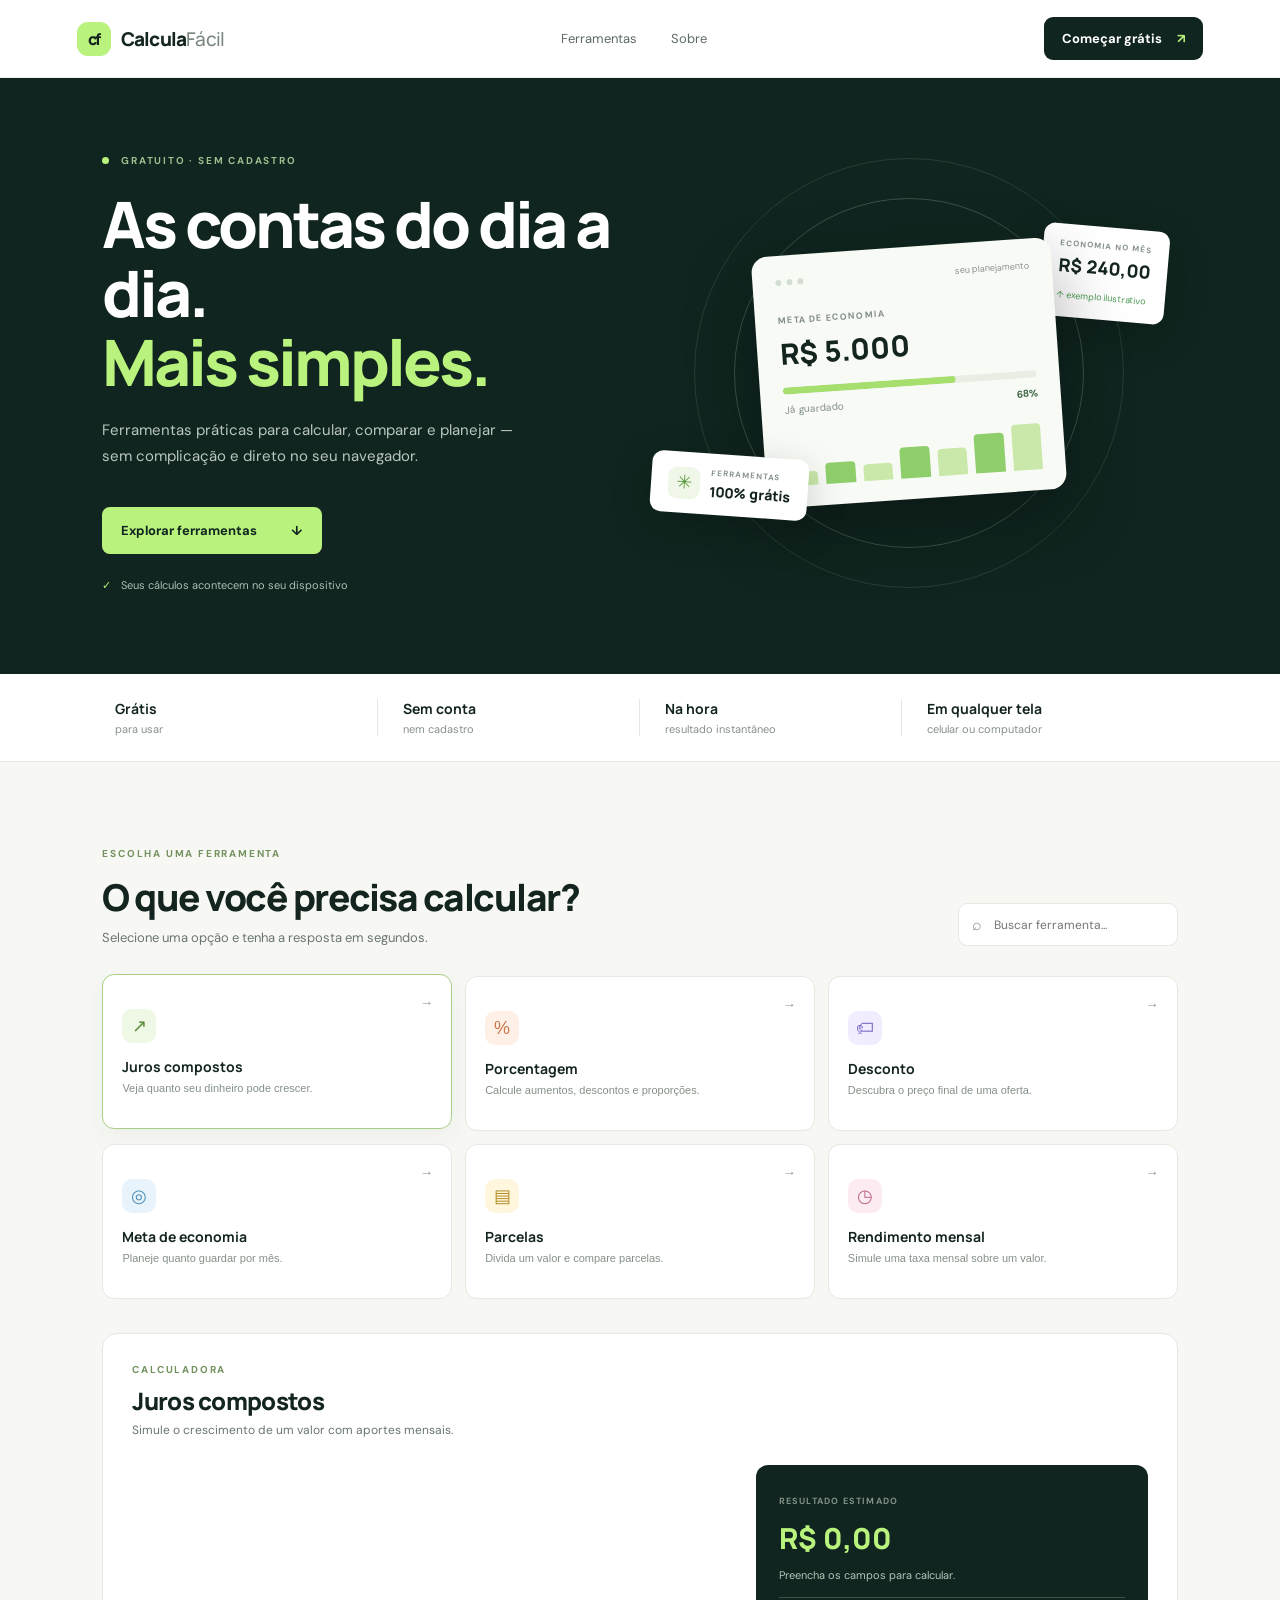
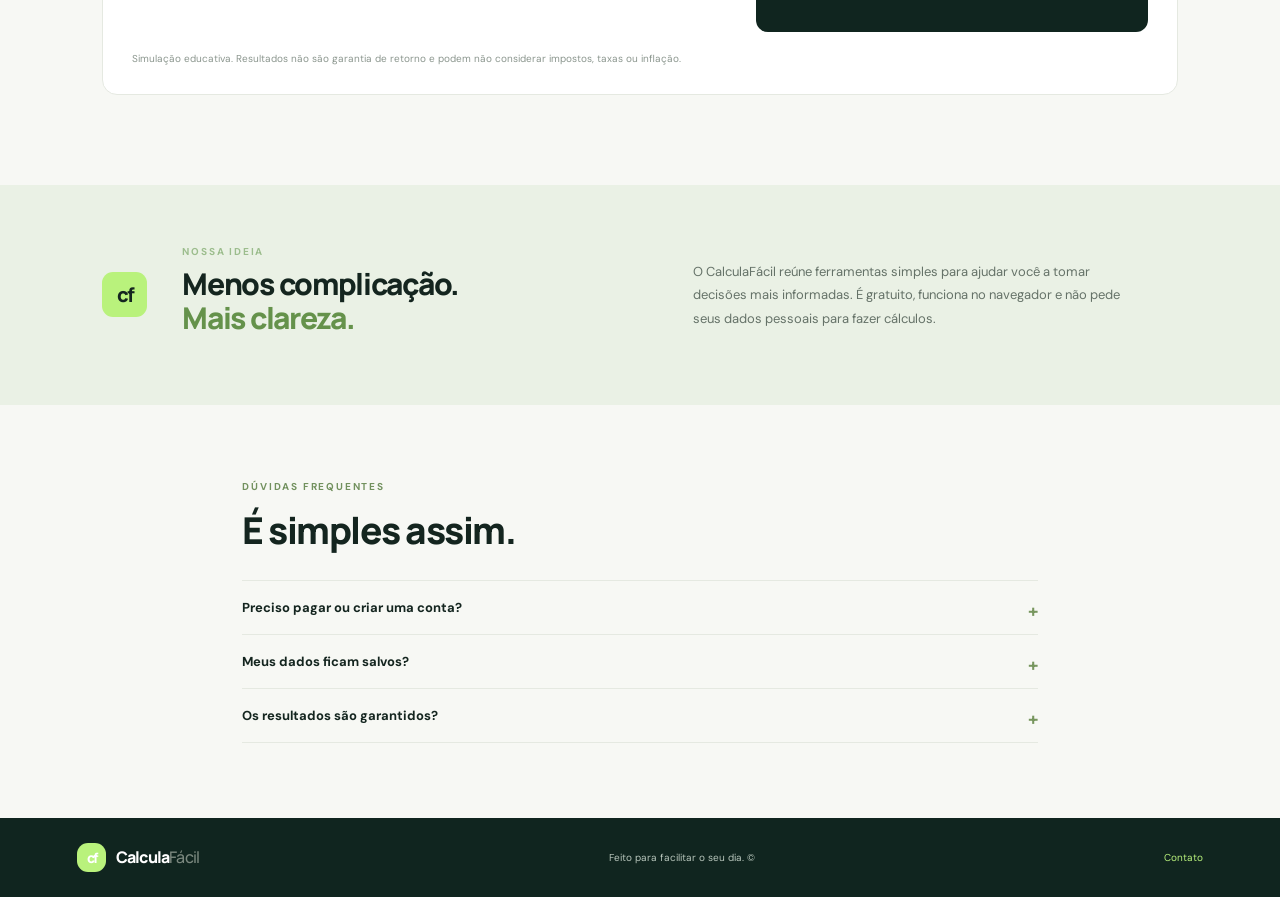
==== index.html @ c821649a "Add files via upload" ====
<!doctype html>
<html lang="pt-BR">
<head>
  <meta charset="utf-8">
  <meta name="viewport" content="width=device-width, initial-scale=1">
  <meta name="description" content="Calculadoras gratuitas para organizar seu dinheiro, comparar preços e resolver contas do dia a dia. Simples, rápidas e sem cadastro.">
  <meta name="theme-color" content="#10251f">
  <title>CalculaFácil — ferramentas gratuitas para o seu dia a dia</title>
  <link rel="stylesheet" href="style.css">
</head>
<body>
<header class="topbar">
  <a class="brand" href="#" aria-label="CalculaFácil início"><span class="brand-mark">cf</span><span>Calcula<span class="brand-light">Fácil</span></span></a>
  <nav><a href="#ferramentas">Ferramentas</a><a href="#sobre">Sobre</a></nav>
  <a class="header-cta" href="#ferramentas">Começar grátis <span>↗</span></a>
</header>

<main>
  <section class="hero">
    <div class="hero-copy">
      <div class="eyebrow"><span class="dot"></span> GRATUITO · SEM CADASTRO</div>
      <h1>As contas do dia a dia.<br><em>Mais simples.</em></h1>
      <p>Ferramentas práticas para calcular, comparar e planejar — sem complicação e direto no seu navegador.</p>
      <a class="primary-btn" href="#ferramentas">Explorar ferramentas <span>↓</span></a>
      <div class="trust-line"><span>✓</span> Seus cálculos acontecem no seu dispositivo</div>
    </div>
    <div class="hero-art" aria-label="Ilustração de painel de cálculos">
      <div class="orbit orbit-one"></div><div class="orbit orbit-two"></div>
      <div class="float-card card-a"><small>ECONOMIA NO MÊS</small><strong>R$ 240,00</strong><span class="positive">↑ exemplo ilustrativo</span></div>
      <div class="calc-window">
        <div class="window-top"><i></i><i></i><i></i><span>seu planejamento</span></div>
        <div class="window-label">META DE ECONOMIA</div>
        <div class="window-value">R$ 5.000</div>
        <div class="progress"><span></span></div>
        <div class="window-foot"><span>Já guardado</span><b>68%</b></div>
        <div class="mini-bars"><b style="height:28%"></b><b style="height:42%"></b><b style="height:35%"></b><b style="height:62%"></b><b style="height:54%"></b><b style="height:78%"></b><b style="height:92%"></b></div>
      </div>
      <div class="float-card card-b"><span class="spark">✳</span><div><small>FERRAMENTAS</small><strong>100% grátis</strong></div></div>
    </div>
  </section>

  <section class="stats" aria-label="Benefícios">
    <div><strong>Grátis</strong><span>para usar</span></div><div><strong>Sem conta</strong><span>nem cadastro</span></div><div><strong>Na hora</strong><span>resultado instantâneo</span></div><div><strong>Em qualquer tela</strong><span>celular ou computador</span></div>
  </section>

  <section class="tools-section" id="ferramentas">
    <div class="section-heading"><div><div class="eyebrow dark">ESCOLHA UMA FERRAMENTA</div><h2>O que você precisa calcular?</h2><p>Selecione uma opção e tenha a resposta em segundos.</p></div><div class="search-wrap"><span>⌕</span><input id="search" type="search" placeholder="Buscar ferramenta..." aria-label="Buscar ferramenta"></div></div>
    <div class="tool-grid" id="toolGrid">
      <button class="tool-card active" data-tool="juros"><span class="tool-icon green">↗</span><span class="tool-title">Juros compostos</span><span class="tool-desc">Veja quanto seu dinheiro pode crescer.</span><span class="tool-arrow">→</span></button>
      <button class="tool-card" data-tool="porcentagem"><span class="tool-icon peach">%</span><span class="tool-title">Porcentagem</span><span class="tool-desc">Calcule aumentos, descontos e proporções.</span><span class="tool-arrow">→</span></button>
      <button class="tool-card" data-tool="desconto"><span class="tool-icon lilac">🏷</span><span class="tool-title">Desconto</span><span class="tool-desc">Descubra o preço final de uma oferta.</span><span class="tool-arrow">→</span></button>
      <button class="tool-card" data-tool="meta"><span class="tool-icon blue">◎</span><span class="tool-title">Meta de economia</span><span class="tool-desc">Planeje quanto guardar por mês.</span><span class="tool-arrow">→</span></button>
      <button class="tool-card" data-tool="parcelas"><span class="tool-icon yellow">▤</span><span class="tool-title">Parcelas</span><span class="tool-desc">Divida um valor e compare parcelas.</span><span class="tool-arrow">→</span></button>
      <button class="tool-card" data-tool="rendimento"><span class="tool-icon pink">◷</span><span class="tool-title">Rendimento mensal</span><span class="tool-desc">Simule uma taxa mensal sobre um valor.</span><span class="tool-arrow">→</span></button>
    </div>

    <div class="calculator" id="calculator">
      <div class="calc-intro"><div class="eyebrow dark">CALCULADORA</div><h3 id="calcTitle">Juros compostos</h3><p id="calcDesc">Simule o crescimento de um valor com aportes mensais.</p></div>
      <div class="calc-body">
        <div class="fields" id="fields"></div>
        <div class="result-panel"><span class="result-label">RESULTADO ESTIMADO</span><strong id="result">R$ 0,00</strong><p id="resultNote">Preencha os campos para calcular.</p><div class="result-extra" id="extra"></div></div>
      </div>
      <p class="disclaimer" id="disclaimer">Simulação educativa. Resultados não são garantia de retorno e podem não considerar impostos, taxas ou inflação.</p>
    </div>
  </section>

  <section class="about" id="sobre">
    <div class="about-mark">cf</div><div><div class="eyebrow">NOSSA IDEIA</div><h2>Menos complicação.<br><em>Mais clareza.</em></h2></div>
    <p>O CalculaFácil reúne ferramentas simples para ajudar você a tomar decisões mais informadas. É gratuito, funciona no navegador e não pede seus dados pessoais para fazer cálculos.</p>
  </section>

  <section class="faq">
    <div class="eyebrow dark">DÚVIDAS FREQUENTES</div><h2>É simples assim.</h2>
    <details><summary>Preciso pagar ou criar uma conta?</summary><p>Não. As ferramentas desta versão são gratuitas e não exigem cadastro.</p></details>
    <details><summary>Meus dados ficam salvos?</summary><p>Não. Os cálculos são feitos localmente no seu navegador. Ao fechar ou atualizar a página, os campos podem ser apagados.</p></details>
    <details><summary>Os resultados são garantidos?</summary><p>Não. Os resultados são estimativas matemáticas para fins informativos. Confira as condições reais antes de tomar decisões financeiras.</p></details>
  </section>
</main>

<footer><a class="brand" href="#"><span class="brand-mark">cf</span><span>Calcula<span class="brand-light">Fácil</span></span></a><span>Feito para facilitar o seu dia. © <span id="year"></span></span><a href="mailto:contato@seudominio.com">Contato</a></footer>
<script src="script.js"></script>
</body></html>
---- style.css ----
@import url('https://fonts.googleapis.com/css2?family=DM+Sans:wght@400;500;600;700&family=Manrope:wght@400;500;600;700;800&display=swap');
:root{--ink:#14251f;--muted:#69766f;--green:#b9f27c;--deep:#10251f;--paper:#f7f8f4;--line:#e5e9e1}
*{box-sizing:border-box}html{scroll-behavior:smooth}body{margin:0;background:var(--paper);color:var(--ink);font-family:'DM Sans',sans-serif}a{color:inherit;text-decoration:none}.topbar{height:78px;display:flex;align-items:center;justify-content:space-between;padding:0 max(6vw,24px);background:#fff;border-bottom:1px solid #edf0ea}.brand{display:flex;align-items:center;gap:10px;font:800 19px Manrope,sans-serif;letter-spacing:-.8px}.brand-mark,.about-mark{display:grid;place-items:center;width:34px;height:34px;background:var(--green);border-radius:11px;font:800 16px Manrope;letter-spacing:-2px}.brand-light{font-weight:500;color:#7b887f}.topbar nav{display:flex;gap:34px;color:#5d6b63;font-size:13px}.header-cta{font-size:13px;font-weight:700;background:var(--deep);color:#fff;padding:13px 18px;border-radius:9px}.header-cta span{color:var(--green);margin-left:12px}.hero{background:var(--deep);color:white;padding:76px max(8vw,28px) 82px;display:grid;grid-template-columns:1fr 1fr;align-items:center;min-height:490px;overflow:hidden}.hero-copy{max-width:540px}.eyebrow{font-size:10px;letter-spacing:1.8px;font-weight:700;color:#9cbd8d}.eyebrow .dot{display:inline-block;width:7px;height:7px;background:var(--green);border-radius:50%;margin-right:8px}.hero h1{font:800 clamp(42px,5vw,66px)/1.08 Manrope,sans-serif;letter-spacing:-3px;margin:22px 0}.hero h1 em,.about h2 em{font-style:normal;color:var(--green)}.hero-copy>p{color:#bac7bf;line-height:1.7;font-size:15px;max-width:430px}.primary-btn{display:inline-flex;gap:34px;align-items:center;margin-top:23px;background:var(--green);color:var(--deep);padding:15px 19px;border-radius:8px;font-size:13px;font-weight:700}.trust-line{margin-top:24px;color:#aebdb4;font-size:11px}.trust-line span{color:var(--green);margin-right:7px}.hero-art{height:340px;position:relative;display:grid;place-items:center}.orbit{position:absolute;border:1px solid #3a5147;border-radius:50%;width:350px;height:350px}.orbit-two{width:430px;height:430px;border-color:#263e34}.calc-window{position:relative;width:300px;background:#f8faf6;border-radius:16px;padding:21px 23px;color:var(--ink);box-shadow:0 25px 70px #0005;transform:rotate(-4deg)}.window-top{display:flex;gap:5px;align-items:center;margin-bottom:26px}.window-top i{width:6px;height:6px;border-radius:50%;background:#d4ddd2}.window-top span{font-size:9px;color:#87938b;margin-left:auto}.window-label,.result-label{font-size:9px;letter-spacing:1.2px;color:#829087;font-weight:700}.window-value{font:800 29px Manrope;margin:7px 0 14px}.progress{height:7px;background:#e8eee4;border-radius:8px;overflow:hidden}.progress span{display:block;width:68%;height:100%;background:#a6df6e;border-radius:8px}.window-foot{display:flex;justify-content:space-between;font-size:10px;color:#829087;margin-top:9px}.window-foot b{color:#3c6544}.mini-bars{height:50px;display:flex;align-items:end;gap:8px;margin-top:20px}.mini-bars b{flex:1;background:#c9e8a9;border-radius:4px 4px 0 0}.mini-bars b:nth-child(2n){background:#8fcf6b}.float-card{position:absolute;background:#fff;color:var(--ink);border-radius:11px;padding:14px 17px;box-shadow:0 12px 40px #0003}.float-card small{display:block;font-size:8px;letter-spacing:1px;color:#87938b;font-weight:700}.float-card strong{display:block;font:800 18px Manrope;margin:5px 0}.card-a{top:24px;right:2%;transform:rotate(5deg)}.positive{font-size:9px;color:#4b9953}.card-b{bottom:27px;left:2%;display:flex;gap:10px;align-items:center;transform:rotate(4deg)}.card-b strong{font-size:14px;margin:4px 0 0}.spark{display:grid;place-items:center;background:#f0f7e8;color:#5d9c43;width:32px;height:32px;border-radius:9px;font-size:19px}.stats{display:grid;grid-template-columns:repeat(4,1fr);background:#fff;padding:25px 9%;border-bottom:1px solid var(--line)}.stats div{display:flex;flex-direction:column;gap:4px;border-right:1px solid var(--line);padding-left:25px}.stats div:first-child{padding-left:0}.stats div:last-child{border:0}.stats strong{font:700 14px Manrope}.stats span{font-size:11px;color:#879189}.tools-section{padding:85px max(8vw,25px) 90px}.section-heading{display:flex;align-items:end;justify-content:space-between;margin-bottom:30px}.dark{color:#72915e}.section-heading h2,.faq h2{font:800 clamp(27px,3vw,37px) Manrope;letter-spacing:-1.5px;margin:12px 0 7px}.section-heading p{color:var(--muted);font-size:13px;margin:0}.search-wrap{display:flex;align-items:center;gap:10px;background:#fff;border:1px solid var(--line);border-radius:9px;padding:0 13px;width:220px;height:43px;color:#849087}.search-wrap input{border:0;outline:0;width:100%;font:12px 'DM Sans';background:transparent}.tool-grid{display:grid;grid-template-columns:repeat(3,1fr);gap:13px}.tool-card{text-align:left;position:relative;border:1px solid var(--line);background:#fff;border-radius:12px;padding:19px;min-height:155px;cursor:pointer;transition:.2s;color:var(--ink)}.tool-card:hover,.tool-card.active{border-color:#a8cf86;box-shadow:0 8px 25px #253c1a0d;transform:translateY(-2px)}.tool-icon{display:grid;place-items:center;width:34px;height:34px;border-radius:10px;font-size:18px;margin-bottom:14px}.green{background:#eef8e5;color:#5b8c3c}.peach{background:#fff0e7;color:#c8794b}.lilac{background:#f1edff;color:#806ac4}.blue{background:#e8f3fc;color:#4f8db8}.yellow{background:#fff7dd;color:#b38c28}.pink{background:#fcecf2;color:#bc6486}.tool-title{display:block;font:700 14px Manrope}.tool-desc{display:block;font-size:11px;color:#849087;margin-top:6px}.tool-arrow{position:absolute;right:18px;top:20px;color:#8b9a8e}.calculator{margin-top:34px;background:#fff;border:1px solid var(--line);border-radius:15px;padding:29px}.calc-intro h3{font:800 24px Manrope;letter-spacing:-.7px;margin:8px 0 5px}.calc-intro p{font-size:12px;color:var(--muted);margin:0}.calc-body{display:grid;grid-template-columns:1.2fr .8fr;gap:35px;margin-top:27px}.fields{display:grid;grid-template-columns:1fr 1fr;gap:17px}.field label{display:block;font-size:11px;font-weight:700;color:#5c6a60;margin-bottom:7px}.field input{width:100%;height:43px;border:1px solid #dfe6dc;border-radius:8px;padding:0 12px;font:14px 'DM Sans';outline:none}.field input:focus{border-color:#86b76b;box-shadow:0 0 0 3px #a8d68b30}.result-panel{background:var(--deep);border-radius:12px;padding:23px;color:#fff;min-height:150px}.result-panel strong{display:block;font:800 29px Manrope;color:var(--green);margin:9px 0}.result-panel p{font-size:11px;color:#b6c5bb;line-height:1.5;margin:0}.result-extra{font-size:11px;color:#d5e0d7;margin-top:13px;border-top:1px solid #3b5146;padding-top:11px;line-height:1.7}.disclaimer{font-size:10px;color:#8b968e;margin:20px 0 0}.about{background:#eaf1e5;padding:60px max(8vw,25px);display:grid;grid-template-columns:55px 1fr 1fr;align-items:center;gap:25px}.about-mark{width:45px;height:45px;font-size:20px}.about h2{font:800 30px/1.15 Manrope;letter-spacing:-1.3px;margin:9px 0}.about h2 em{color:#65924b}.about>p{font-size:13px;line-height:1.8;color:#657268;max-width:430px}.faq{padding:75px max(8vw,25px);max-width:1000px;margin:auto}.faq h2{margin-bottom:25px}.faq details{border-top:1px solid var(--line);padding:18px 0}.faq details:last-child{border-bottom:1px solid var(--line)}.faq summary{font-size:13px;font-weight:700;cursor:pointer;list-style:none}.faq summary:after{content:'+';float:right;font-size:18px;color:#77965e}.faq details[open] summary:after{content:'−'}.faq details p{font-size:12px;line-height:1.7;color:var(--muted);max-width:700px}footer{background:var(--deep);color:#b8c6bc;padding:25px max(6vw,24px);display:flex;align-items:center;justify-content:space-between;font-size:10px}footer .brand{color:#fff;font-size:16px}footer .brand-mark{width:29px;height:29px;font-size:14px}footer a:last-child{color:var(--green)}
@media(max-width:760px){.topbar{height:66px}.topbar nav{display:none}.header-cta{padding:11px 12px;font-size:11px}.hero{grid-template-columns:1fr;padding-top:60px;padding-bottom:40px}.hero-art{height:300px;margin-top:20px}.orbit{width:290px;height:290px}.orbit-two{width:350px;height:350px}.calc-window{width:270px}.card-a{right:0}.card-b{left:0}.stats{grid-template-columns:1fr 1fr;gap:20px;padding:24px}.stats div{padding-left:12px}.stats div:nth-child(2){border:0}.stats div:nth-child(3){padding-left:0}.tools-section{padding-top:60px}.section-heading{align-items:start;gap:20px;flex-direction:column}.search-wrap{width:100%}.tool-grid{grid-template-columns:1fr 1fr}.tool-card{min-height:150px;padding:14px}.calc-body{grid-template-columns:1fr;gap:20px}.calculator{padding:20px}.fields{gap:12px}.about{grid-template-columns:45px 1fr;gap:17px}.about>p{grid-column:1/-1;margin:0}.faq{padding-top:55px;padding-bottom:55px}footer{gap:15px;flex-wrap:wrap}footer>span{order:3;width:100%}}
@media(max-width:390px){.tool-grid{grid-template-columns:1fr}.tool-card{min-height:130px}.fields{grid-template-columns:1fr}.hero h1{letter-spacing:-2px}}
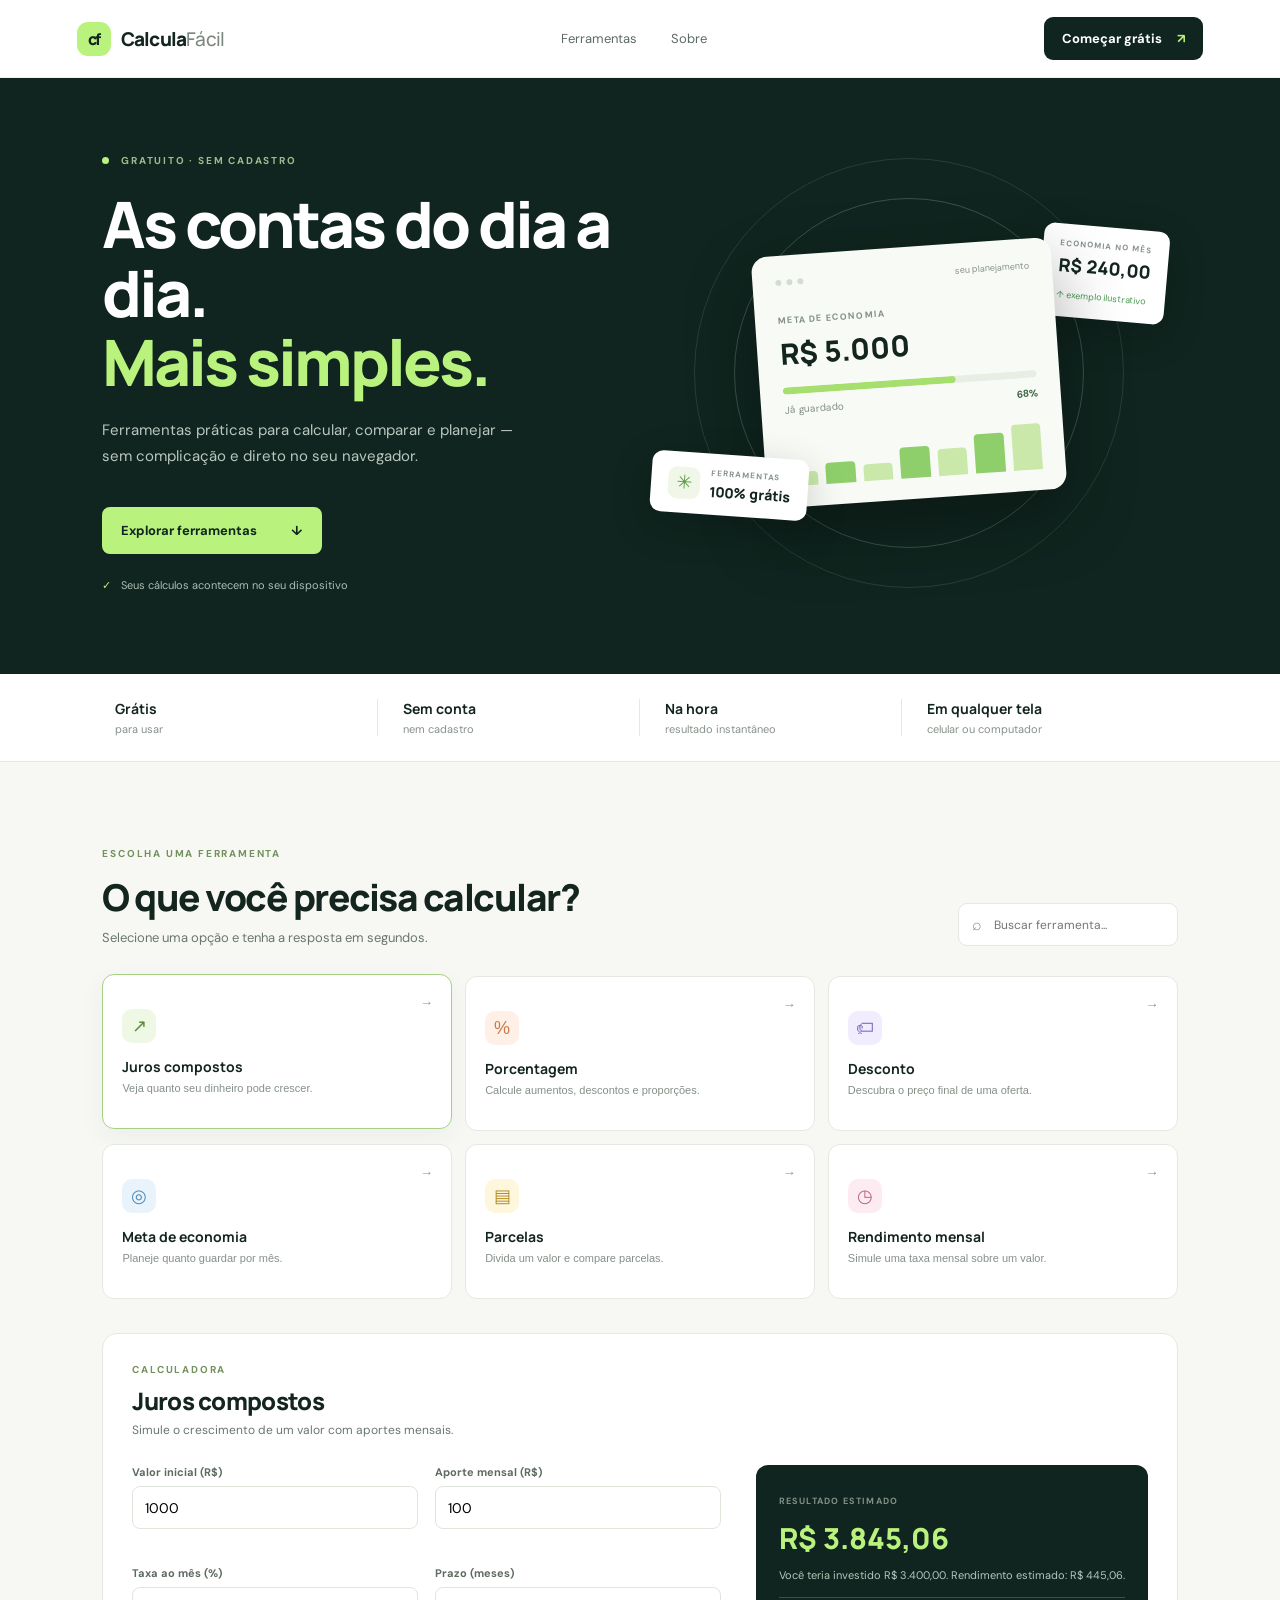
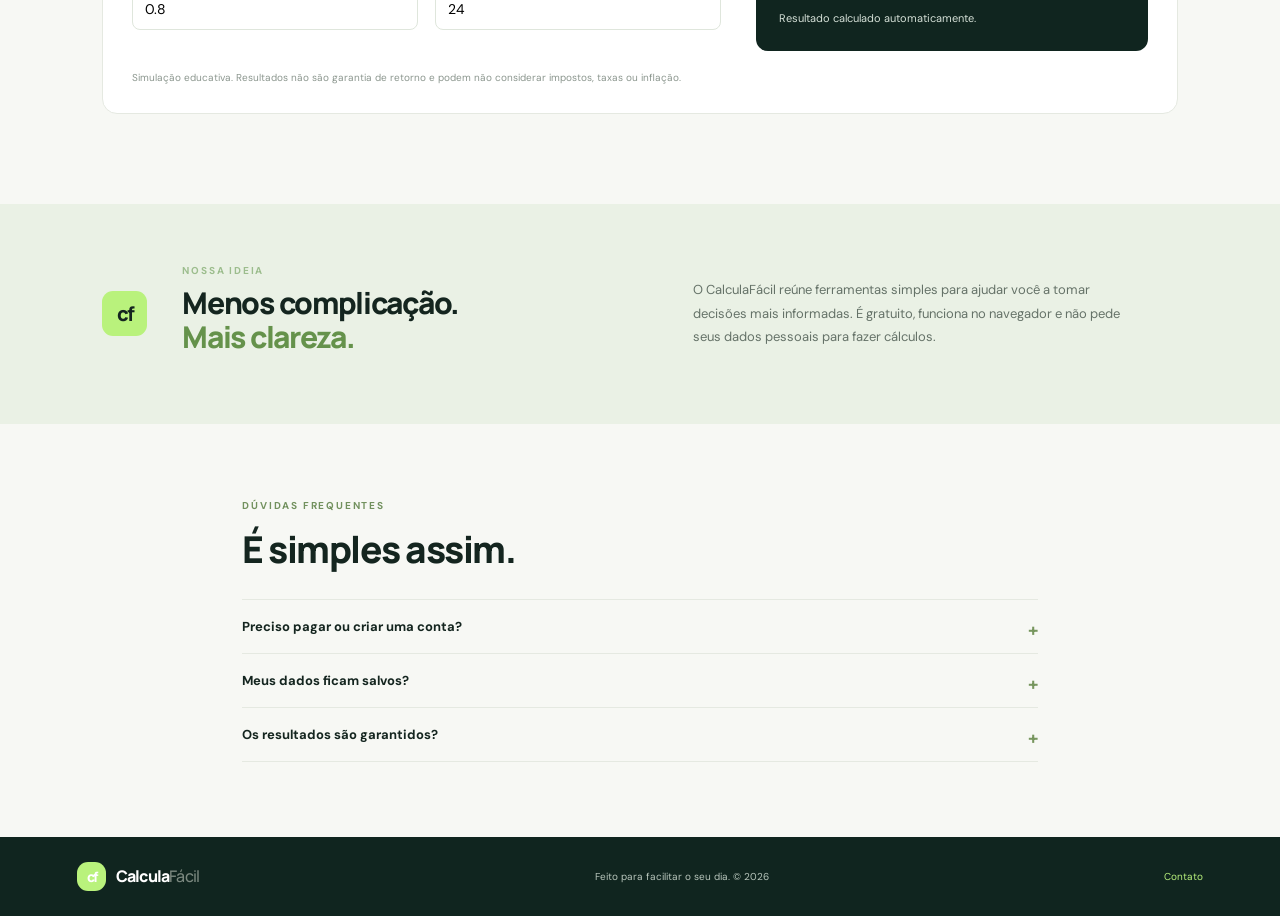
==== commit fbb8ef8a: "Add Google site verification meta tag Added Google site verification meta tag for SEO." ====
--- a/index.html
+++ b/index.html
@@ -1,6 +1,7 @@
 <!doctype html>
 <html lang="pt-BR">
 <head>
+ <meta name="google-site-verification" content="8V2epVdqDcootqCVktabjpVio6Tk-6QARSicbjutKfI" />
   <meta charset="utf-8">
   <meta name="viewport" content="width=device-width, initial-scale=1">
   <meta name="description" content="Calculadoras gratuitas para organizar seu dinheiro, comparar preços e resolver contas do dia a dia. Simples, rápidas e sem cadastro.">
@@ -79,4 +80,4 @@
 
 <footer><a class="brand" href="#"><span class="brand-mark">cf</span><span>Calcula<span class="brand-light">Fácil</span></span></a><span>Feito para facilitar o seu dia. © <span id="year"></span></span><a href="mailto:contato@seudominio.com">Contato</a></footer>
 <script src="script.js"></script>
-</body></html>+</body></html>
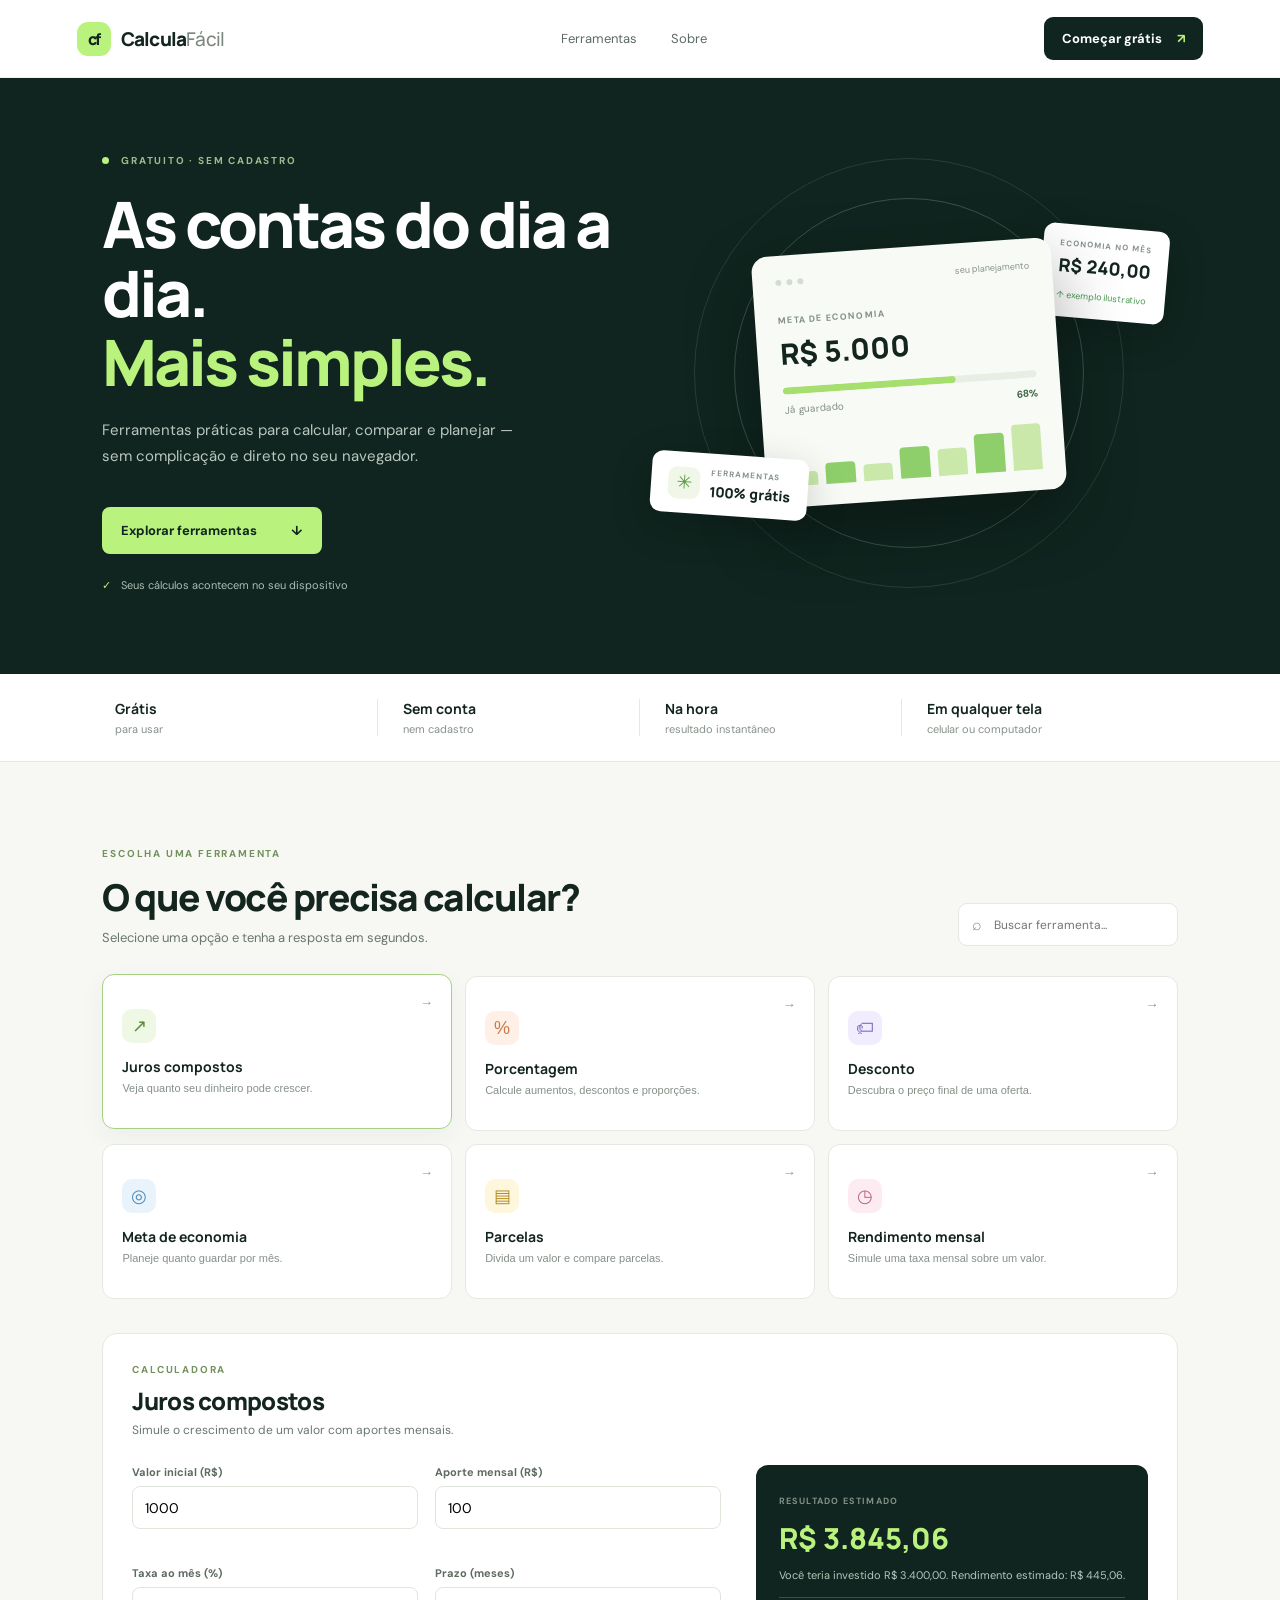
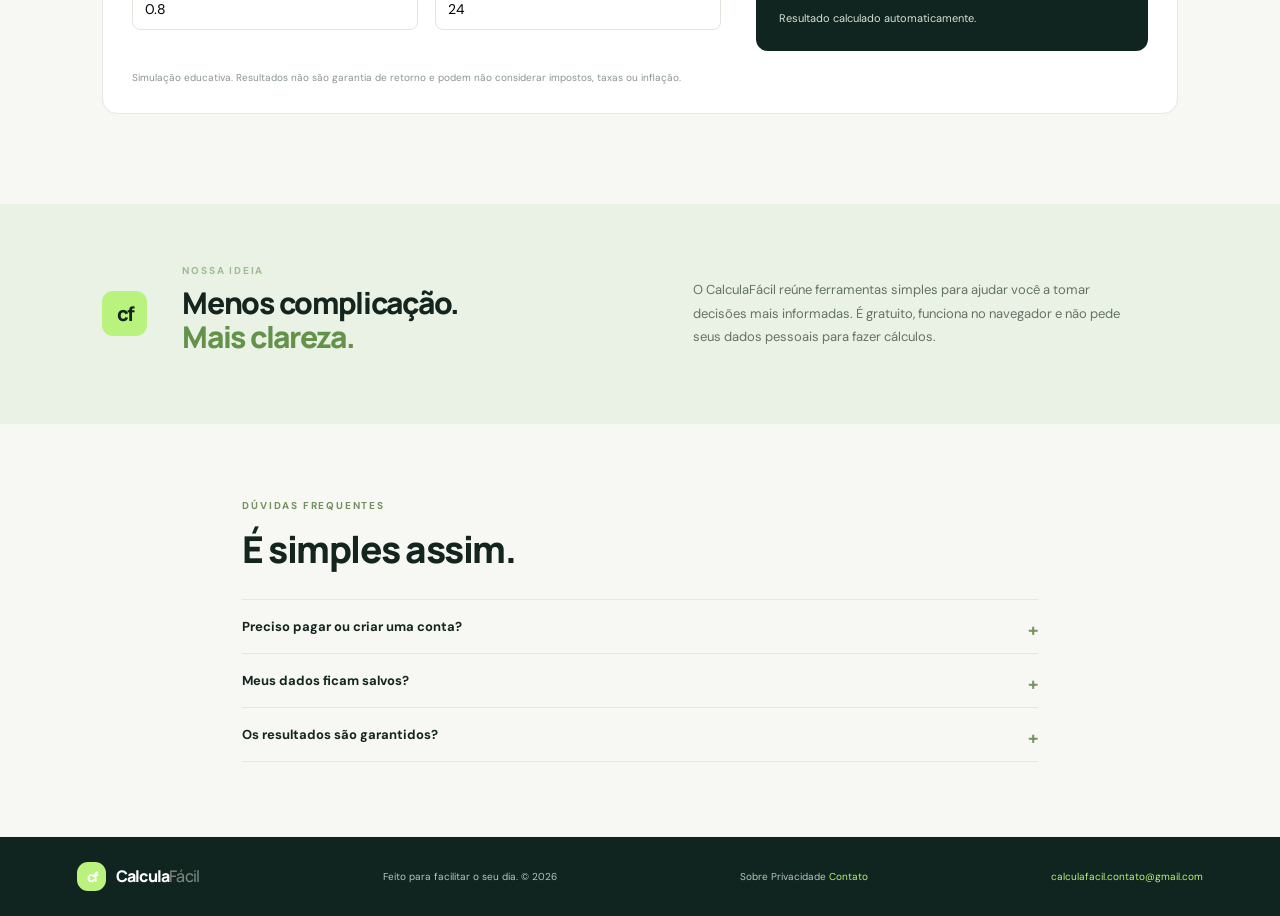
==== commit 5d17aea9: "Update meta tags and footer in index.html" ====
--- a/index.html
+++ b/index.html
@@ -1,18 +1,34 @@
 <!doctype html>
 <html lang="pt-BR">
 <head>
- <meta name="google-site-verification" content="8V2epVdqDcootqCVktabjpVio6Tk-6QARSicbjutKfI" />
+  <meta name="google-site-verification" content="8V2epVdqDcootqCVktabjpVio6Tk-6QARSicbjutKfI" />
   <meta charset="utf-8">
   <meta name="viewport" content="width=device-width, initial-scale=1">
-  <meta name="description" content="Calculadoras gratuitas para organizar seu dinheiro, comparar preços e resolver contas do dia a dia. Simples, rápidas e sem cadastro.">
+
+  <meta name="description" content="Use calculadoras online grátis de juros compostos, porcentagem, descontos, meta de economia, parcelas e rendimento mensal. Simples e sem cadastro.">
+
   <meta name="theme-color" content="#10251f">
-  <title>CalculaFácil — ferramentas gratuitas para o seu dia a dia</title>
+  <meta name="robots" content="index, follow">
+
+  <link rel="canonical" href="https://calculafacilbr.github.io/">
+
+  <meta property="og:type" content="website">
+  <meta property="og:title" content="CalculaFácil — Calculadoras Online Grátis">
+  <meta property="og:description" content="Calcule juros compostos, porcentagens, descontos, parcelas e muito mais gratuitamente e sem cadastro.">
+  <meta property="og:url" content="https://calculafacilbr.github.io/">
+
+  <title>Calculadoras Online Grátis: Juros, Descontos e Mais | CalculaFácil</title>
+
   <link rel="stylesheet" href="style.css">
 </head>
+
 <body>
 <header class="topbar">
   <a class="brand" href="#" aria-label="CalculaFácil início"><span class="brand-mark">cf</span><span>Calcula<span class="brand-light">Fácil</span></span></a>
-  <nav><a href="#ferramentas">Ferramentas</a><a href="#sobre">Sobre</a></nav>
+  <nav>
+    <a href="#ferramentas">Ferramentas</a>
+    <a href="#sobre">Sobre</a>
+  </nav>
   <a class="header-cta" href="#ferramentas">Começar grátis <span>↗</span></a>
 </header>
 
@@ -25,59 +41,170 @@
       <a class="primary-btn" href="#ferramentas">Explorar ferramentas <span>↓</span></a>
       <div class="trust-line"><span>✓</span> Seus cálculos acontecem no seu dispositivo</div>
     </div>
+
     <div class="hero-art" aria-label="Ilustração de painel de cálculos">
-      <div class="orbit orbit-one"></div><div class="orbit orbit-two"></div>
-      <div class="float-card card-a"><small>ECONOMIA NO MÊS</small><strong>R$ 240,00</strong><span class="positive">↑ exemplo ilustrativo</span></div>
+      <div class="orbit orbit-one"></div>
+      <div class="orbit orbit-two"></div>
+      <div class="float-card card-a">
+        <small>ECONOMIA NO MÊS</small>
+        <strong>R$ 240,00</strong>
+        <span class="positive">↑ exemplo ilustrativo</span>
+      </div>
       <div class="calc-window">
         <div class="window-top"><i></i><i></i><i></i><span>seu planejamento</span></div>
         <div class="window-label">META DE ECONOMIA</div>
         <div class="window-value">R$ 5.000</div>
         <div class="progress"><span></span></div>
         <div class="window-foot"><span>Já guardado</span><b>68%</b></div>
-        <div class="mini-bars"><b style="height:28%"></b><b style="height:42%"></b><b style="height:35%"></b><b style="height:62%"></b><b style="height:54%"></b><b style="height:78%"></b><b style="height:92%"></b></div>
-      </div>
-      <div class="float-card card-b"><span class="spark">✳</span><div><small>FERRAMENTAS</small><strong>100% grátis</strong></div></div>
+        <div class="mini-bars">
+          <b style="height:28%"></b>
+          <b style="height:42%"></b>
+          <b style="height:35%"></b>
+          <b style="height:62%"></b>
+          <b style="height:54%"></b>
+          <b style="height:78%"></b>
+          <b style="height:92%"></b>
+        </div>
+      </div>
+      <div class="float-card card-b">
+        <span class="spark">✳</span>
+        <div><small>FERRAMENTAS</small><strong>100% grátis</strong></div>
+      </div>
     </div>
   </section>
 
   <section class="stats" aria-label="Benefícios">
-    <div><strong>Grátis</strong><span>para usar</span></div><div><strong>Sem conta</strong><span>nem cadastro</span></div><div><strong>Na hora</strong><span>resultado instantâneo</span></div><div><strong>Em qualquer tela</strong><span>celular ou computador</span></div>
+    <div><strong>Grátis</strong><span>para usar</span></div>
+    <div><strong>Sem conta</strong><span>nem cadastro</span></div>
+    <div><strong>Na hora</strong><span>resultado instantâneo</span></div>
+    <div><strong>Em qualquer tela</strong><span>celular ou computador</span></div>
   </section>
 
   <section class="tools-section" id="ferramentas">
-    <div class="section-heading"><div><div class="eyebrow dark">ESCOLHA UMA FERRAMENTA</div><h2>O que você precisa calcular?</h2><p>Selecione uma opção e tenha a resposta em segundos.</p></div><div class="search-wrap"><span>⌕</span><input id="search" type="search" placeholder="Buscar ferramenta..." aria-label="Buscar ferramenta"></div></div>
+    <div class="section-heading">
+      <div>
+        <div class="eyebrow dark">ESCOLHA UMA FERRAMENTA</div>
+        <h2>O que você precisa calcular?</h2>
+        <p>Selecione uma opção e tenha a resposta em segundos.</p>
+      </div>
+      <div class="search-wrap">
+        <span>⌕</span>
+        <input id="search" type="search" placeholder="Buscar ferramenta..." aria-label="Buscar ferramenta">
+      </div>
+    </div>
+
     <div class="tool-grid" id="toolGrid">
-      <button class="tool-card active" data-tool="juros"><span class="tool-icon green">↗</span><span class="tool-title">Juros compostos</span><span class="tool-desc">Veja quanto seu dinheiro pode crescer.</span><span class="tool-arrow">→</span></button>
-      <button class="tool-card" data-tool="porcentagem"><span class="tool-icon peach">%</span><span class="tool-title">Porcentagem</span><span class="tool-desc">Calcule aumentos, descontos e proporções.</span><span class="tool-arrow">→</span></button>
-      <button class="tool-card" data-tool="desconto"><span class="tool-icon lilac">🏷</span><span class="tool-title">Desconto</span><span class="tool-desc">Descubra o preço final de uma oferta.</span><span class="tool-arrow">→</span></button>
-      <button class="tool-card" data-tool="meta"><span class="tool-icon blue">◎</span><span class="tool-title">Meta de economia</span><span class="tool-desc">Planeje quanto guardar por mês.</span><span class="tool-arrow">→</span></button>
-      <button class="tool-card" data-tool="parcelas"><span class="tool-icon yellow">▤</span><span class="tool-title">Parcelas</span><span class="tool-desc">Divida um valor e compare parcelas.</span><span class="tool-arrow">→</span></button>
-      <button class="tool-card" data-tool="rendimento"><span class="tool-icon pink">◷</span><span class="tool-title">Rendimento mensal</span><span class="tool-desc">Simule uma taxa mensal sobre um valor.</span><span class="tool-arrow">→</span></button>
+      <button class="tool-card active" data-tool="juros">
+        <span class="tool-icon green">↗</span>
+        <span class="tool-title">Juros compostos</span>
+        <span class="tool-desc">Veja quanto seu dinheiro pode crescer.</span>
+        <span class="tool-arrow">→</span>
+      </button>
+
+      <button class="tool-card" data-tool="porcentagem">
+        <span class="tool-icon peach">%</span>
+        <span class="tool-title">Porcentagem</span>
+        <span class="tool-desc">Calcule aumentos, descontos e proporções.</span>
+        <span class="tool-arrow">→</span>
+      </button>
+
+      <button class="tool-card" data-tool="desconto">
+        <span class="tool-icon lilac">🏷</span>
+        <span class="tool-title">Desconto</span>
+        <span class="tool-desc">Descubra o preço final de uma oferta.</span>
+        <span class="tool-arrow">→</span>
+      </button>
+
+      <button class="tool-card" data-tool="meta">
+        <span class="tool-icon blue">◎</span>
+        <span class="tool-title">Meta de economia</span>
+        <span class="tool-desc">Planeje quanto guardar por mês.</span>
+        <span class="tool-arrow">→</span>
+      </button>
+
+      <button class="tool-card" data-tool="parcelas">
+        <span class="tool-icon yellow">▤</span>
+        <span class="tool-title">Parcelas</span>
+        <span class="tool-desc">Divida um valor e compare parcelas.</span>
+        <span class="tool-arrow">→</span>
+      </button>
+
+      <button class="tool-card" data-tool="rendimento">
+        <span class="tool-icon pink">◷</span>
+        <span class="tool-title">Rendimento mensal</span>
+        <span class="tool-desc">Simule uma taxa mensal sobre um valor.</span>
+        <span class="tool-arrow">→</span>
+      </button>
     </div>
 
     <div class="calculator" id="calculator">
-      <div class="calc-intro"><div class="eyebrow dark">CALCULADORA</div><h3 id="calcTitle">Juros compostos</h3><p id="calcDesc">Simule o crescimento de um valor com aportes mensais.</p></div>
+      <div class="calc-intro">
+        <div class="eyebrow dark">CALCULADORA</div>
+        <h3 id="calcTitle">Juros compostos</h3>
+        <p id="calcDesc">Simule o crescimento de um valor com aportes mensais.</p>
+      </div>
+
       <div class="calc-body">
         <div class="fields" id="fields"></div>
-        <div class="result-panel"><span class="result-label">RESULTADO ESTIMADO</span><strong id="result">R$ 0,00</strong><p id="resultNote">Preencha os campos para calcular.</p><div class="result-extra" id="extra"></div></div>
-      </div>
+        <div class="result-panel">
+          <span class="result-label">RESULTADO ESTIMADO</span>
+          <strong id="result">R$ 0,00</strong>
+          <p id="resultNote">Preencha os campos para calcular.</p>
+          <div class="result-extra" id="extra"></div>
+        </div>
+      </div>
+
       <p class="disclaimer" id="disclaimer">Simulação educativa. Resultados não são garantia de retorno e podem não considerar impostos, taxas ou inflação.</p>
     </div>
   </section>
 
   <section class="about" id="sobre">
-    <div class="about-mark">cf</div><div><div class="eyebrow">NOSSA IDEIA</div><h2>Menos complicação.<br><em>Mais clareza.</em></h2></div>
+    <div class="about-mark">cf</div>
+    <div>
+      <div class="eyebrow">NOSSA IDEIA</div>
+      <h2>Menos complicação.<br><em>Mais clareza.</em></h2>
+    </div>
     <p>O CalculaFácil reúne ferramentas simples para ajudar você a tomar decisões mais informadas. É gratuito, funciona no navegador e não pede seus dados pessoais para fazer cálculos.</p>
   </section>
 
   <section class="faq">
-    <div class="eyebrow dark">DÚVIDAS FREQUENTES</div><h2>É simples assim.</h2>
-    <details><summary>Preciso pagar ou criar uma conta?</summary><p>Não. As ferramentas desta versão são gratuitas e não exigem cadastro.</p></details>
-    <details><summary>Meus dados ficam salvos?</summary><p>Não. Os cálculos são feitos localmente no seu navegador. Ao fechar ou atualizar a página, os campos podem ser apagados.</p></details>
-    <details><summary>Os resultados são garantidos?</summary><p>Não. Os resultados são estimativas matemáticas para fins informativos. Confira as condições reais antes de tomar decisões financeiras.</p></details>
+    <div class="eyebrow dark">DÚVIDAS FREQUENTES</div>
+    <h2>É simples assim.</h2>
+
+    <details>
+      <summary>Preciso pagar ou criar uma conta?</summary>
+      <p>Não. As ferramentas desta versão são gratuitas e não exigem cadastro.</p>
+    </details>
+
+    <details>
+      <summary>Meus dados ficam salvos?</summary>
+      <p>Não. Os cálculos são feitos localmente no seu navegador. Ao fechar ou atualizar a página, os campos podem ser apagados.</p>
+    </details>
+
+    <details>
+      <summary>Os resultados são garantidos?</summary>
+      <p>Não. Os resultados são estimativas matemáticas para fins informativos. Confira as condições reais antes de tomar decisões financeiras.</p>
+    </details>
   </section>
 </main>
 
-<footer><a class="brand" href="#"><span class="brand-mark">cf</span><span>Calcula<span class="brand-light">Fácil</span></span></a><span>Feito para facilitar o seu dia. © <span id="year"></span></span><a href="mailto:contato@seudominio.com">Contato</a></footer>
+<footer>
+  <a class="brand" href="index.html">
+    <span class="brand-mark">cf</span>
+    <span>Calcula<span class="brand-light">Fácil</span></span>
+  </a>
+
+  <span>Feito para facilitar o seu dia. © <span id="year"></span></span>
+
+  <nav aria-label="Links institucionais">
+    <a href="sobre.html">Sobre</a>
+    <a href="privacidade.html">Privacidade</a>
+    <a href="contato.html">Contato</a>
+  </nav>
+
+  <a href="mailto:calculafacil.contato@gmail.com">calculafacil.contato@gmail.com</a>
+</footer>
+
 <script src="script.js"></script>
-</body></html>
+</body>
+</html>
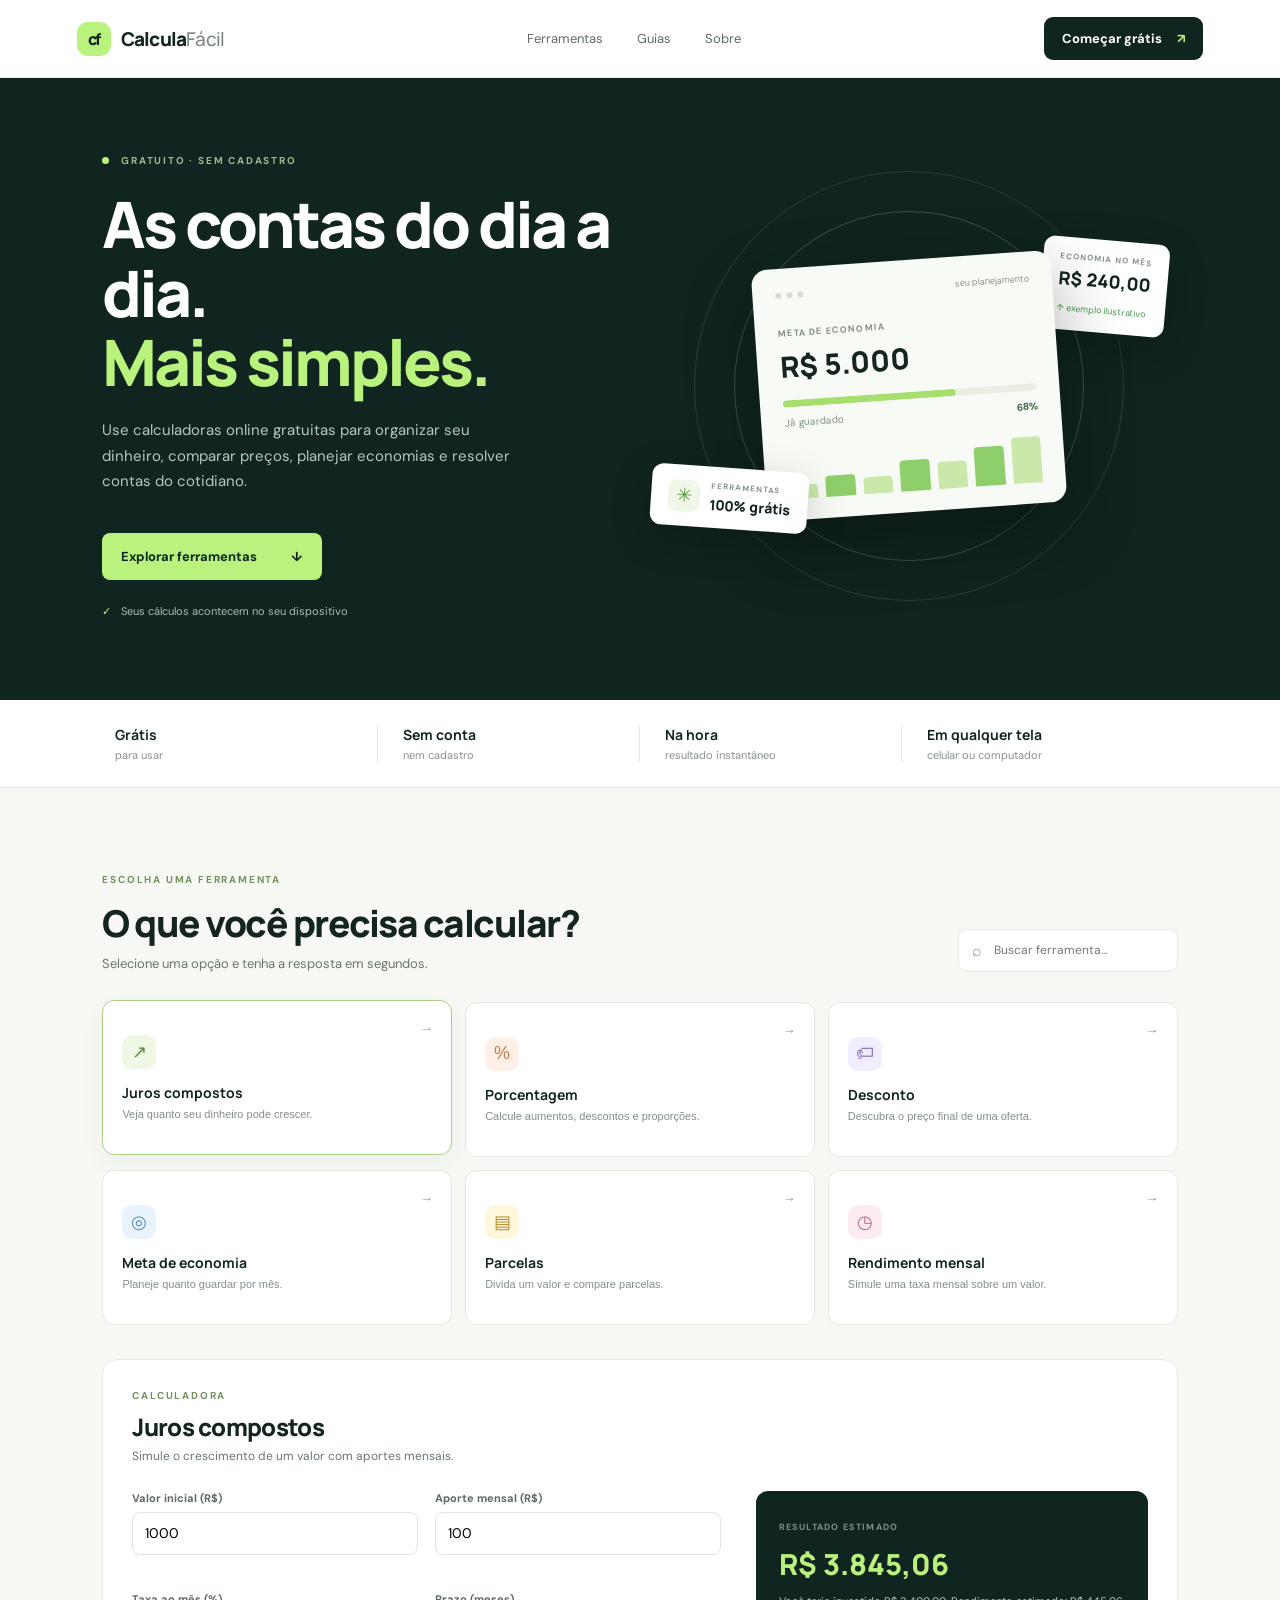
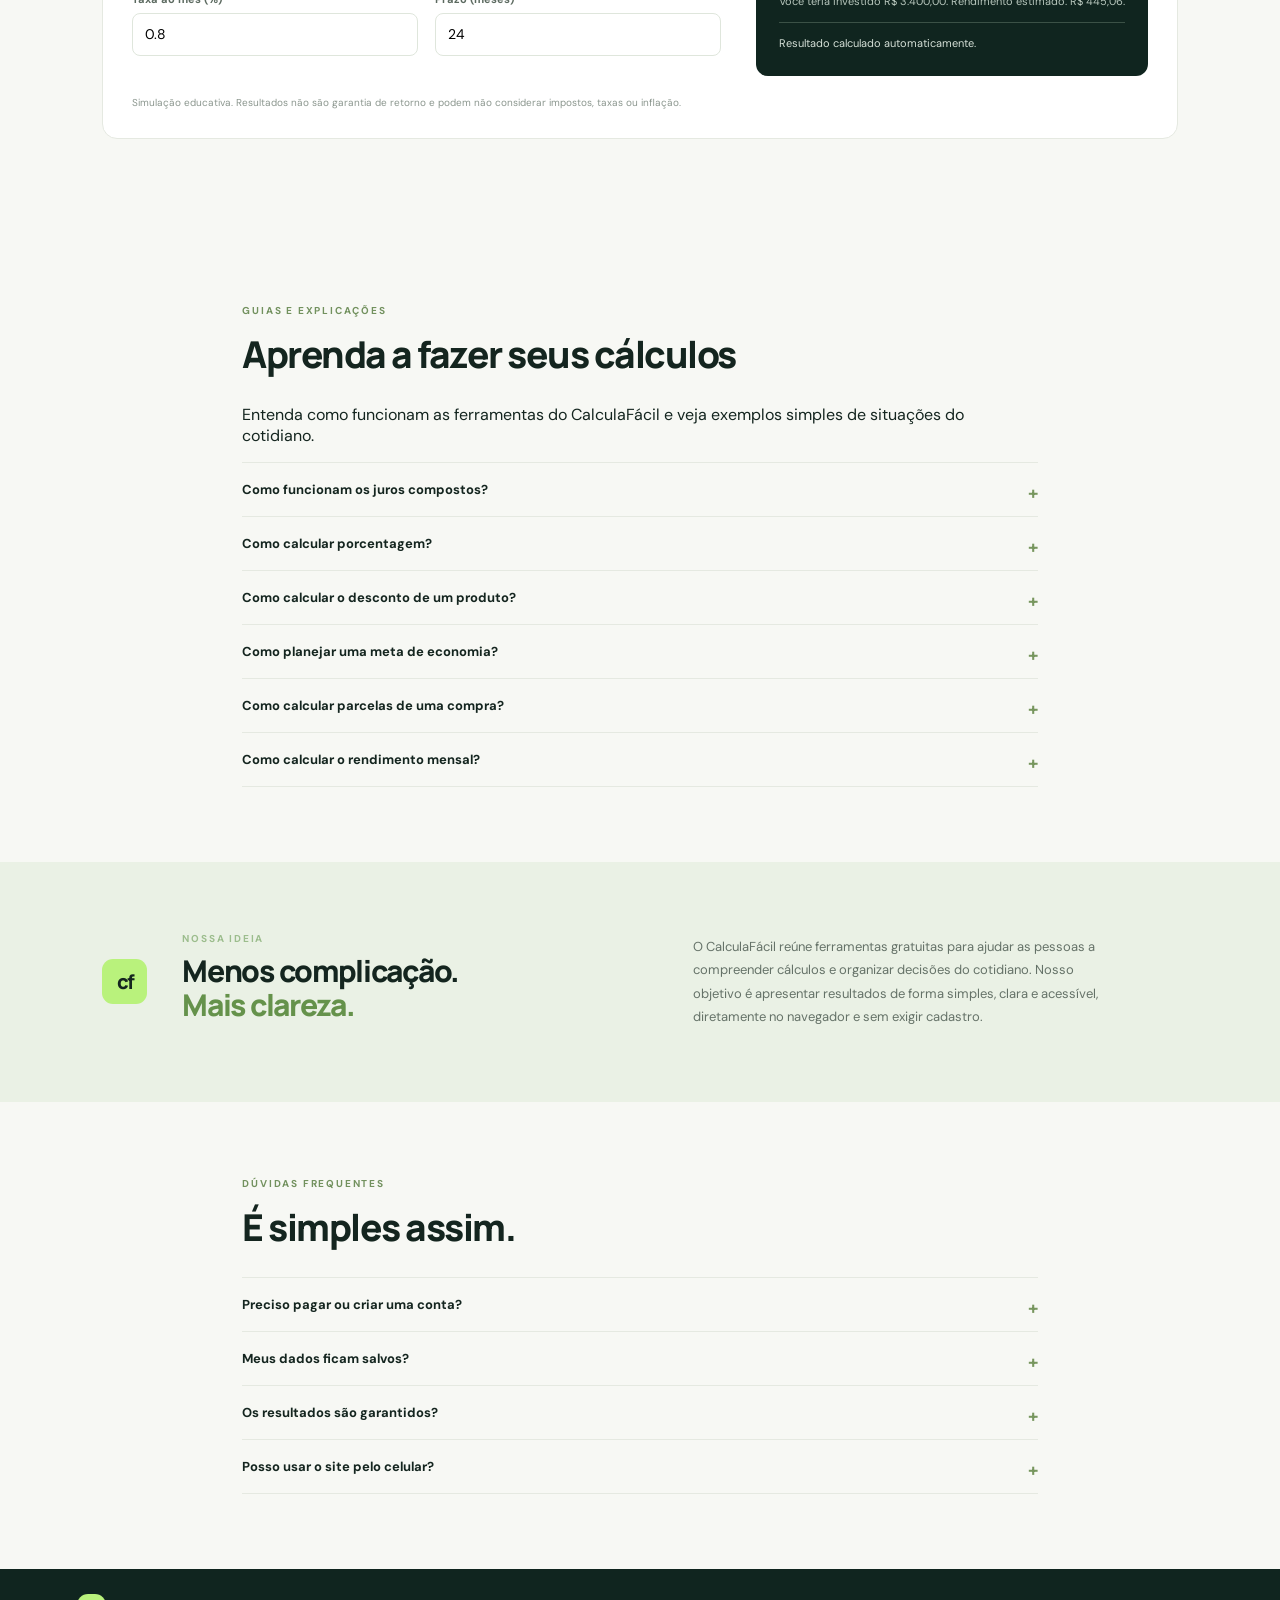
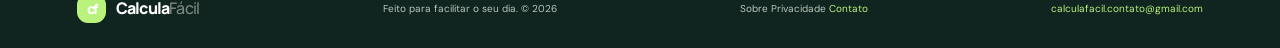
==== commit 09680456: "Improve SEO and content clarity in index.html Updated meta tags and content for clarity and SEO." ====
--- a/index.html
+++ b/index.html
@@ -1,3 +1,4 @@
+
 <!doctype html>
 <html lang="pt-BR">
 <head>
@@ -5,30 +6,35 @@
   <meta charset="utf-8">
   <meta name="viewport" content="width=device-width, initial-scale=1">
 
-  <meta name="description" content="Use calculadoras online grátis de juros compostos, porcentagem, descontos, meta de economia, parcelas e rendimento mensal. Simples e sem cadastro.">
-
+  <meta name="description" content="Calculadoras online grátis de juros compostos, porcentagem, descontos, economia, parcelas e rendimento mensal. Faça cálculos simples e rápidos, sem cadastro.">
   <meta name="theme-color" content="#10251f">
   <meta name="robots" content="index, follow">
 
   <link rel="canonical" href="https://calculafacilbr.github.io/">
 
   <meta property="og:type" content="website">
-  <meta property="og:title" content="CalculaFácil — Calculadoras Online Grátis">
-  <meta property="og:description" content="Calcule juros compostos, porcentagens, descontos, parcelas e muito mais gratuitamente e sem cadastro.">
+  <meta property="og:title" content="CalculaFácil | Calculadoras Online Gratuitas">
+  <meta property="og:description" content="Calcule juros compostos, porcentagens, descontos, parcelas e muito mais gratuitamente.">
   <meta property="og:url" content="https://calculafacilbr.github.io/">
 
-  <title>Calculadoras Online Grátis: Juros, Descontos e Mais | CalculaFácil</title>
+  <title>Calculadoras Online Grátis | Juros, Descontos e Porcentagem – CalculaFácil</title>
 
   <link rel="stylesheet" href="style.css">
 </head>
 
 <body>
 <header class="topbar">
-  <a class="brand" href="#" aria-label="CalculaFácil início"><span class="brand-mark">cf</span><span>Calcula<span class="brand-light">Fácil</span></span></a>
-  <nav>
+  <a class="brand" href="index.html" aria-label="CalculaFácil início">
+    <span class="brand-mark">cf</span>
+    <span>Calcula<span class="brand-light">Fácil</span></span>
+  </a>
+
+  <nav aria-label="Navegação principal">
     <a href="#ferramentas">Ferramentas</a>
+    <a href="#guias">Guias</a>
     <a href="#sobre">Sobre</a>
   </nav>
+
   <a class="header-cta" href="#ferramentas">Começar grátis <span>↗</span></a>
 </header>
 
@@ -36,20 +42,26 @@
   <section class="hero">
     <div class="hero-copy">
       <div class="eyebrow"><span class="dot"></span> GRATUITO · SEM CADASTRO</div>
+
       <h1>As contas do dia a dia.<br><em>Mais simples.</em></h1>
-      <p>Ferramentas práticas para calcular, comparar e planejar — sem complicação e direto no seu navegador.</p>
+
+      <p>Use calculadoras online gratuitas para organizar seu dinheiro, comparar preços, planejar economias e resolver contas do cotidiano.</p>
+
       <a class="primary-btn" href="#ferramentas">Explorar ferramentas <span>↓</span></a>
+
       <div class="trust-line"><span>✓</span> Seus cálculos acontecem no seu dispositivo</div>
     </div>
 
     <div class="hero-art" aria-label="Ilustração de painel de cálculos">
       <div class="orbit orbit-one"></div>
       <div class="orbit orbit-two"></div>
+
       <div class="float-card card-a">
         <small>ECONOMIA NO MÊS</small>
         <strong>R$ 240,00</strong>
         <span class="positive">↑ exemplo ilustrativo</span>
       </div>
+
       <div class="calc-window">
         <div class="window-top"><i></i><i></i><i></i><span>seu planejamento</span></div>
         <div class="window-label">META DE ECONOMIA</div>
@@ -66,6 +78,7 @@
           <b style="height:92%"></b>
         </div>
       </div>
+
       <div class="float-card card-b">
         <span class="spark">✳</span>
         <div><small>FERRAMENTAS</small><strong>100% grátis</strong></div>
@@ -87,6 +100,7 @@
         <h2>O que você precisa calcular?</h2>
         <p>Selecione uma opção e tenha a resposta em segundos.</p>
       </div>
+
       <div class="search-wrap">
         <span>⌕</span>
         <input id="search" type="search" placeholder="Buscar ferramenta..." aria-label="Buscar ferramenta">
@@ -146,6 +160,7 @@
 
       <div class="calc-body">
         <div class="fields" id="fields"></div>
+
         <div class="result-panel">
           <span class="result-label">RESULTADO ESTIMADO</span>
           <strong id="result">R$ 0,00</strong>
@@ -158,13 +173,61 @@
     </div>
   </section>
 
+  <section class="faq" id="guias">
+    <div class="eyebrow dark">GUIAS E EXPLICAÇÕES</div>
+    <h2>Aprenda a fazer seus cálculos</h2>
+    <p>Entenda como funcionam as ferramentas do CalculaFácil e veja exemplos simples de situações do cotidiano.</p>
+
+    <details>
+      <summary>Como funcionam os juros compostos?</summary>
+      <p>Juros compostos são juros calculados sobre o valor inicial e também sobre os juros acumulados nos períodos anteriores. Por isso, o saldo pode crescer de forma progressiva ao longo do tempo.</p>
+      <p>Por exemplo, um valor de R$ 1.000 aplicado a uma taxa hipotética de 1% ao mês, sem novos depósitos, chegaria a aproximadamente R$ 1.126,83 após 12 meses, antes de impostos e taxas.</p>
+      <p>A calculadora permite simular cenários com valor inicial, taxa, prazo e aportes mensais, conforme os campos disponíveis. O resultado é uma estimativa matemática, não uma promessa de rentabilidade.</p>
+    </details>
+
+    <details>
+      <summary>Como calcular porcentagem?</summary>
+      <p>Porcentagem é uma maneira de representar uma parte de um total em relação a 100. Ela aparece em descontos, aumentos de preços, pesquisas, comparações e situações financeiras.</p>
+      <p>Para descobrir 10% de R$ 500, transforme 10% em 0,10 e multiplique por 500. O resultado é R$ 50.</p>
+      <p>Use a calculadora de porcentagem para encontrar valores percentuais e facilitar comparações sem precisar fazer a conta manualmente.</p>
+    </details>
+
+    <details>
+      <summary>Como calcular o desconto de um produto?</summary>
+      <p>Para calcular um desconto, primeiro identifique o preço original e o percentual oferecido. Depois, calcule a redução e subtraia esse valor do preço inicial.</p>
+      <p>Exemplo: um produto custa R$ 200 e recebe 15% de desconto. A economia é de R$ 30, e o preço final fica em R$ 170.</p>
+      <p>Compare o preço final e as condições da oferta antes de fazer uma compra.</p>
+    </details>
+
+    <details>
+      <summary>Como planejar uma meta de economia?</summary>
+      <p>Uma meta de economia ajuda a organizar o dinheiro necessário para alcançar um objetivo, como fazer uma viagem, comprar um produto ou formar uma reserva.</p>
+      <p>Se a meta é guardar R$ 1.200 em 12 meses, sem considerar rendimentos, será necessário economizar R$ 100 por mês.</p>
+      <p>Definir um prazo e um valor mensal facilita acompanhar o progresso e adaptar o planejamento à sua realidade.</p>
+    </details>
+
+    <details>
+      <summary>Como calcular parcelas de uma compra?</summary>
+      <p>Dividir o preço de uma compra em parcelas permite visualizar o valor de cada pagamento. Para parcelas iguais e sem juros, basta dividir o preço total pela quantidade de parcelas.</p>
+      <p>Exemplo: uma compra de R$ 600 dividida em 6 parcelas iguais, sem juros, resulta em 6 pagamentos de R$ 100.</p>
+      <p>Em compras reais, confira se existem juros, tarifas ou outros custos que alterem o valor total.</p>
+    </details>
+
+    <details>
+      <summary>Como calcular o rendimento mensal?</summary>
+      <p>O rendimento mensal representa o ganho estimado sobre um valor durante um mês, considerando determinada taxa.</p>
+      <p>Por exemplo, uma taxa hipotética de 1% ao mês sobre R$ 1.000 corresponde a R$ 10 de rendimento em um mês, antes de eventuais impostos e taxas.</p>
+      <p>O resultado real de um investimento depende das condições do produto, da tributação e das regras aplicáveis. Esta ferramenta é apenas educativa.</p>
+    </details>
+  </section>
+
   <section class="about" id="sobre">
     <div class="about-mark">cf</div>
     <div>
       <div class="eyebrow">NOSSA IDEIA</div>
       <h2>Menos complicação.<br><em>Mais clareza.</em></h2>
     </div>
-    <p>O CalculaFácil reúne ferramentas simples para ajudar você a tomar decisões mais informadas. É gratuito, funciona no navegador e não pede seus dados pessoais para fazer cálculos.</p>
+    <p>O CalculaFácil reúne ferramentas gratuitas para ajudar as pessoas a compreender cálculos e organizar decisões do cotidiano. Nosso objetivo é apresentar resultados de forma simples, clara e acessível, diretamente no navegador e sem exigir cadastro.</p>
   </section>
 
   <section class="faq">
@@ -178,12 +241,17 @@
 
     <details>
       <summary>Meus dados ficam salvos?</summary>
-      <p>Não. Os cálculos são feitos localmente no seu navegador. Ao fechar ou atualizar a página, os campos podem ser apagados.</p>
+      <p>Os cálculos são feitos no navegador. O site não solicita dados bancários ou senhas para realizar as simulações. Ao fechar ou atualizar a página, os campos podem ser apagados.</p>
     </details>
 
     <details>
       <summary>Os resultados são garantidos?</summary>
-      <p>Não. Os resultados são estimativas matemáticas para fins informativos. Confira as condições reais antes de tomar decisões financeiras.</p>
+      <p>Não. Os resultados são estimativas matemáticas para fins informativos. Eles não representam aconselhamento financeiro nem garantem resultados futuros. Confira as condições reais antes de tomar decisões.</p>
+    </details>
+
+    <details>
+      <summary>Posso usar o site pelo celular?</summary>
+      <p>Sim. O CalculaFácil foi desenvolvido para funcionar em navegadores de celulares, tablets e computadores.</p>
     </details>
   </section>
 </main>
